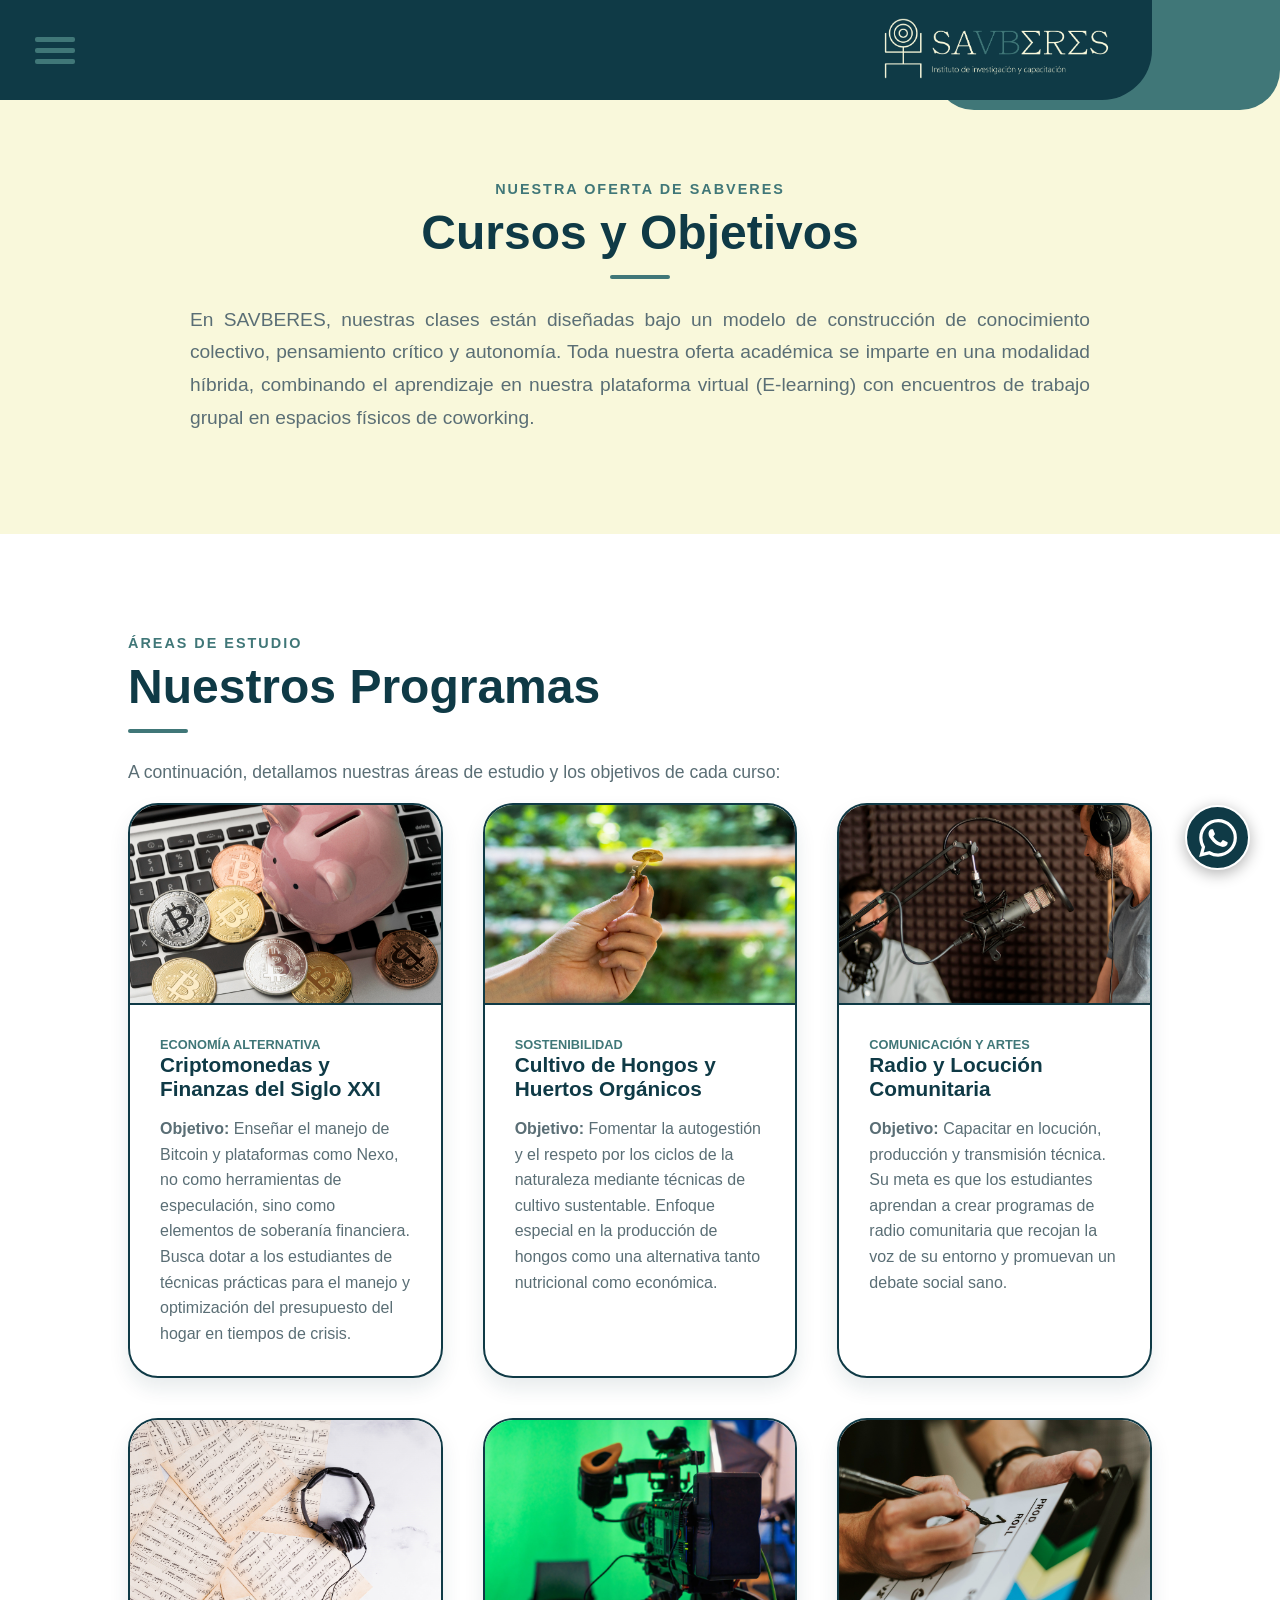
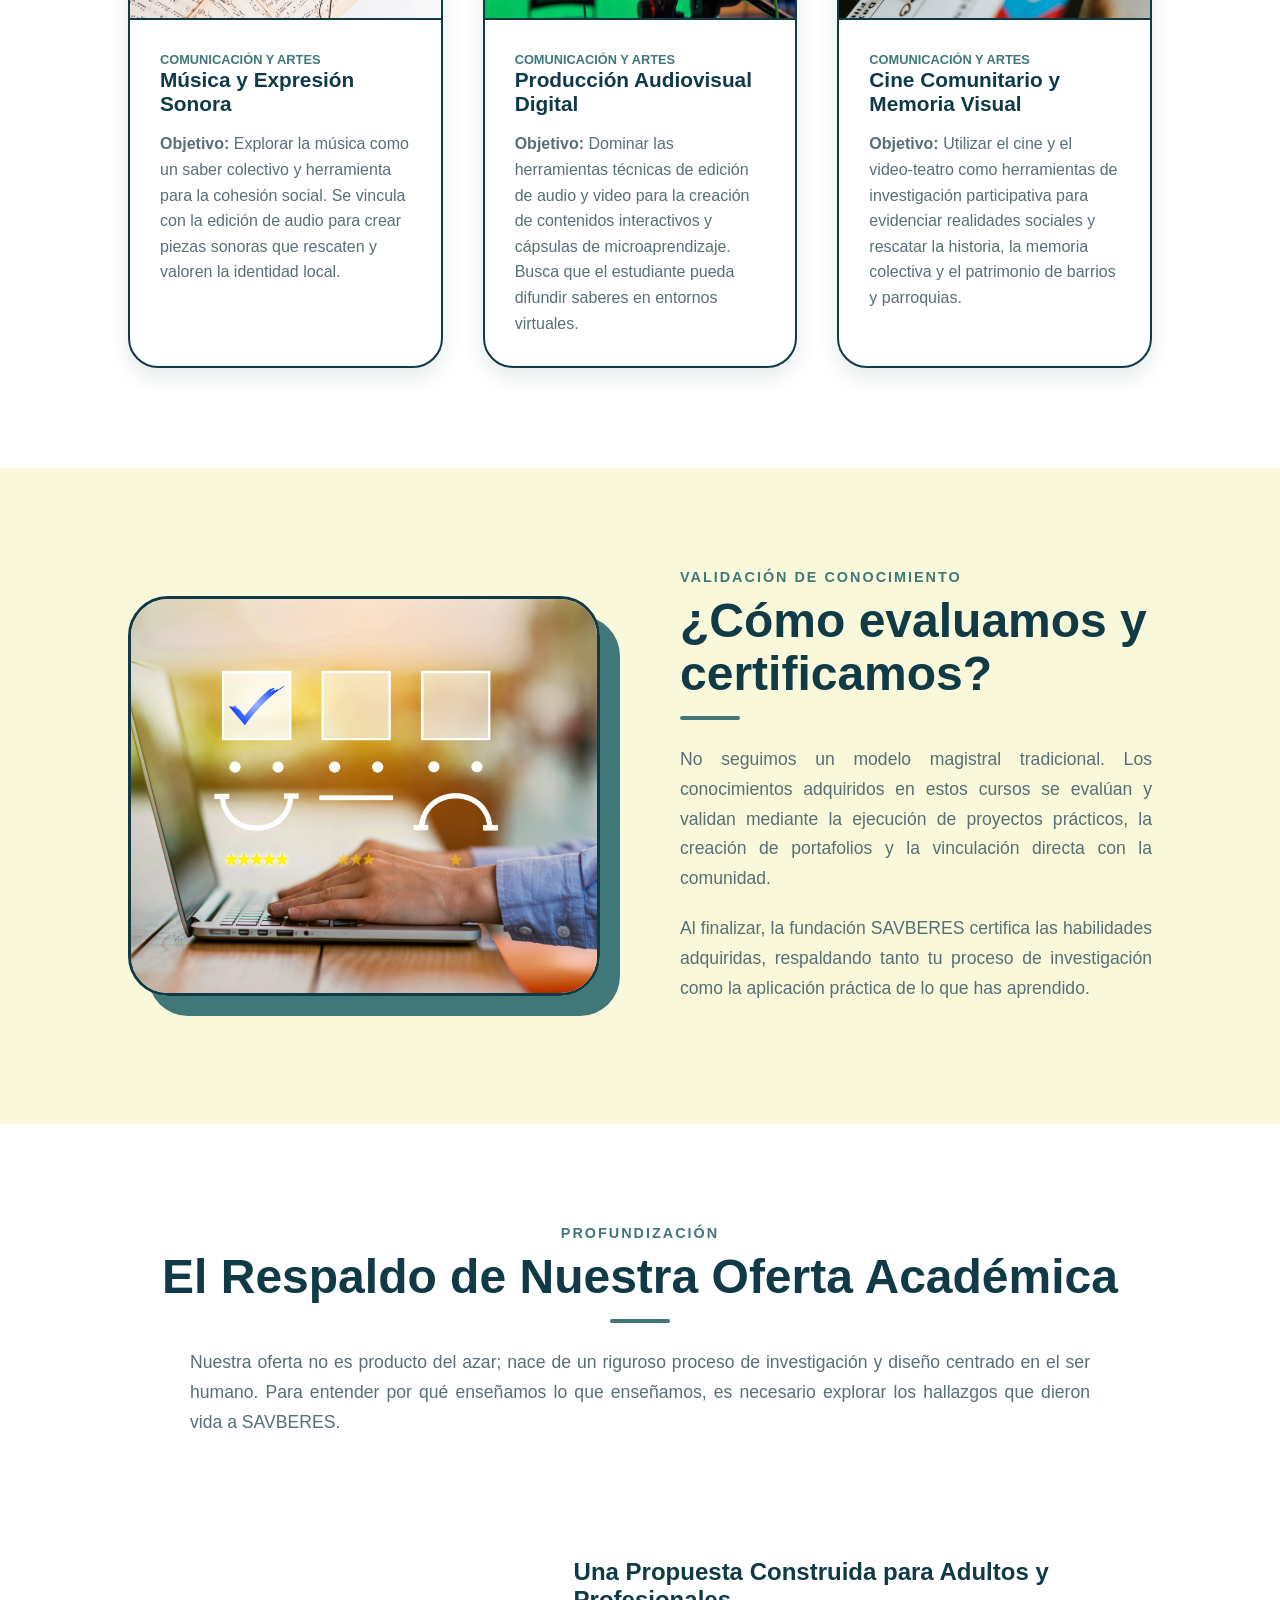
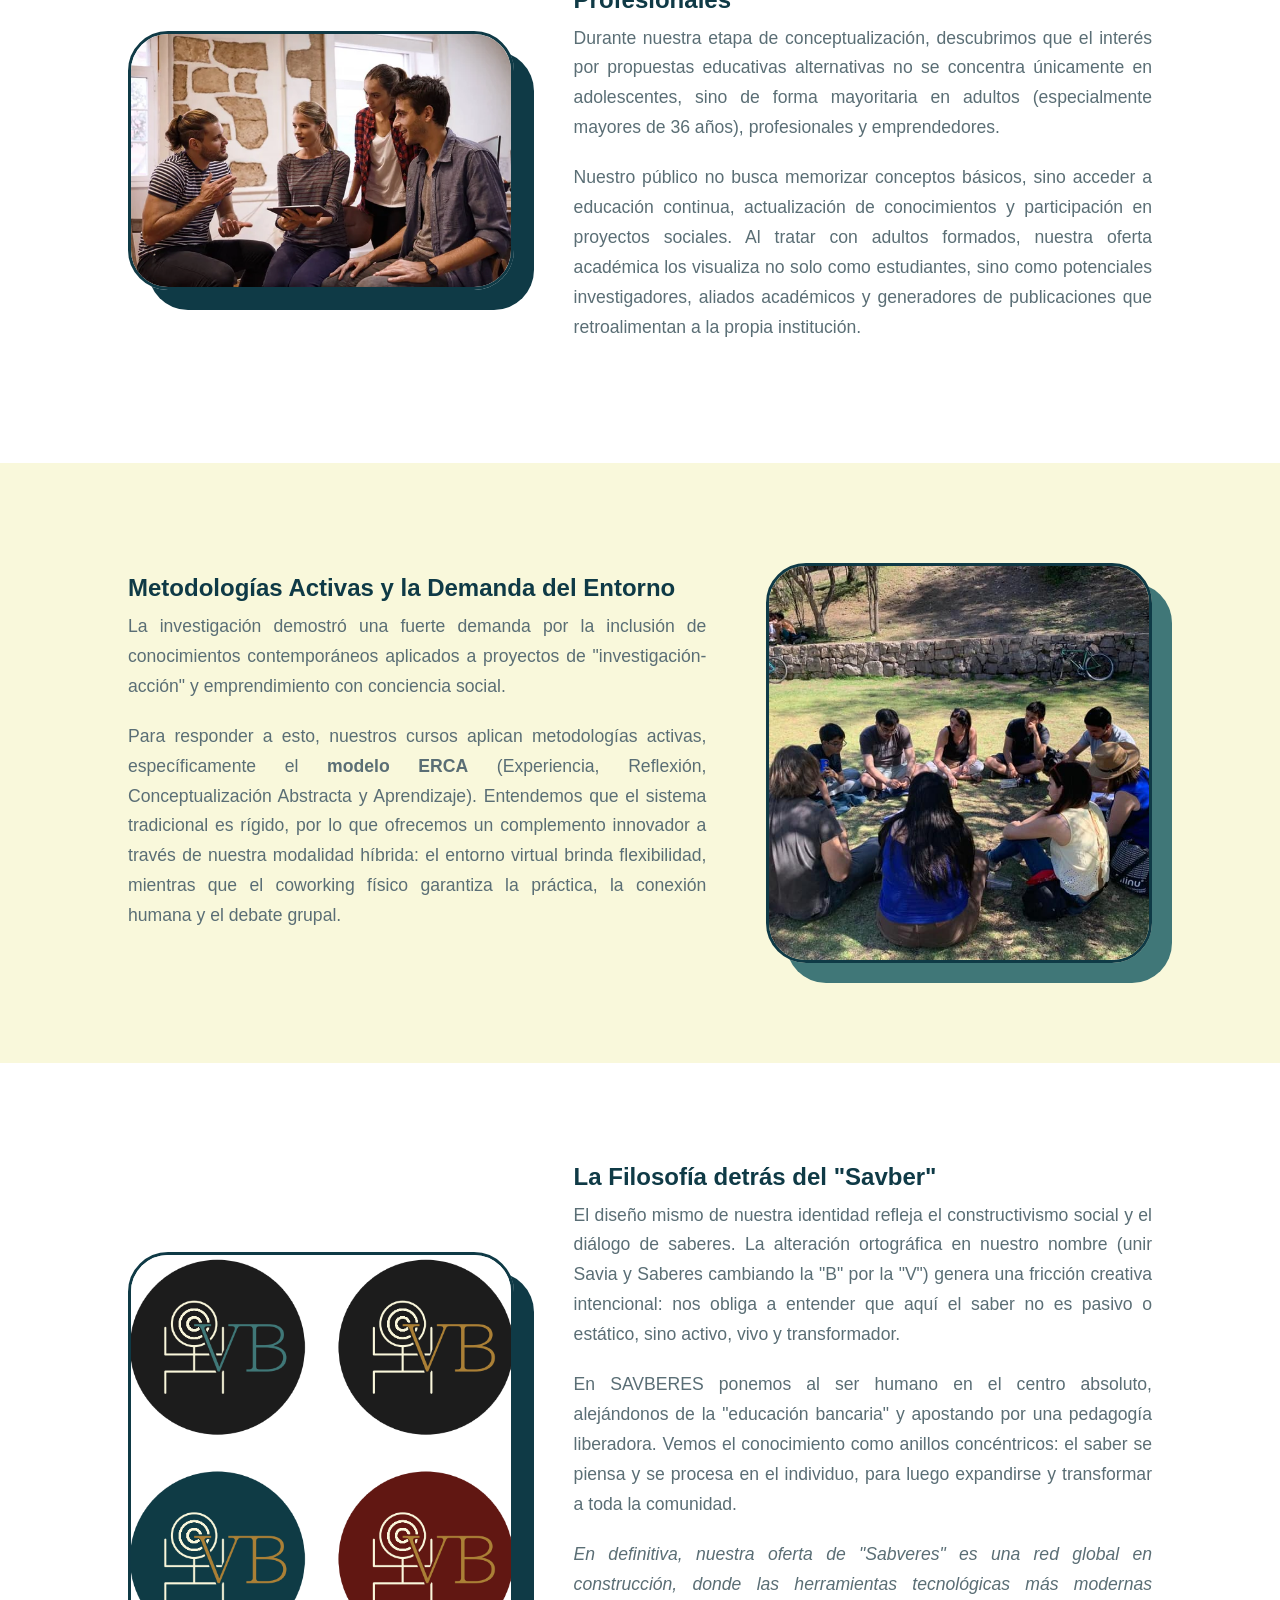
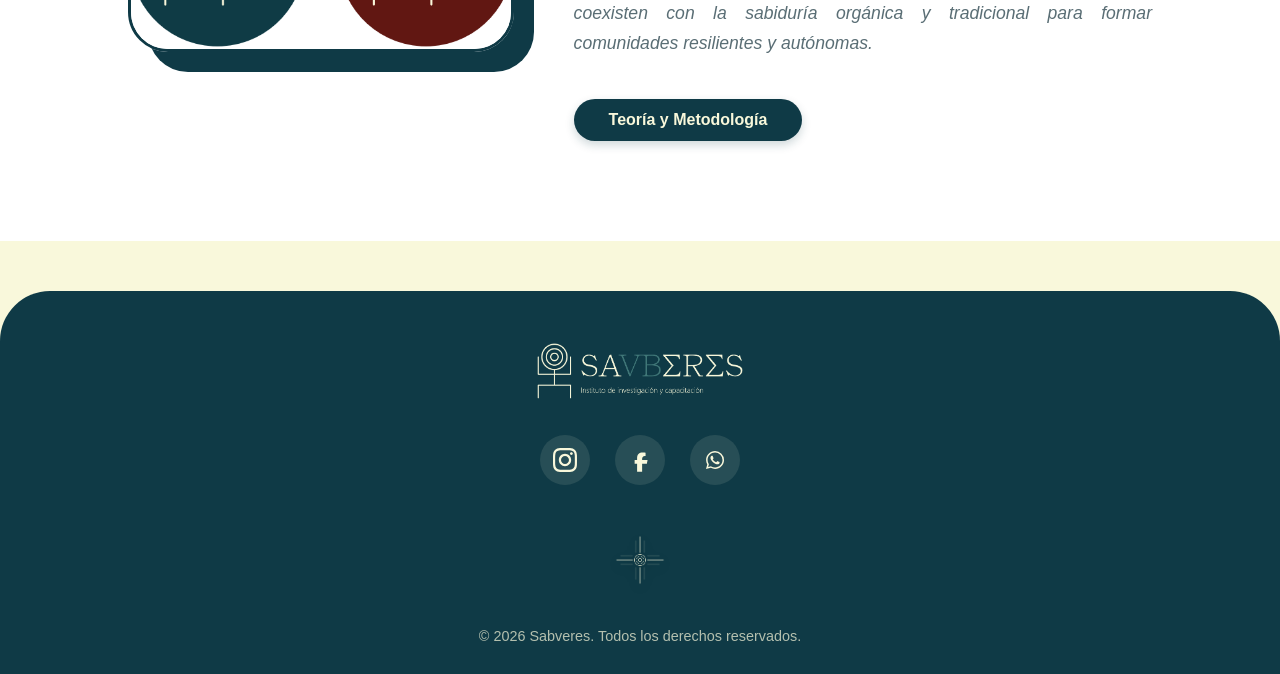
==== cursos.html @ 4be0d08a "Act" ====
<!DOCTYPE html>
<html lang="es">
<head>
    <meta charset="UTF-8">
    <meta name="viewport" content="width=device-width, initial-scale=1.0">
    <title>Cursos y Objetivos | Sabveres</title>
    <link rel="icon" type="image/png" href="assets/minilogo.png">
    <link rel="stylesheet" href="style.css">
</head>
<body>

    <div class="navbar-accent-square"></div>
    <header class="navbar-container">
        <nav class="main-navbar">
            <div class="menu-wrapper">
                <div class="hamburguer-menu" id="menuBtn">
                    <div class="line"></div>
                    <div class="line"></div>
                    <div class="line"></div>
                </div>
                <ul class="dropdown-side-menu" id="sideMenu">
                    <li><a href="index.html" title="Inicio"><img src="assets/minilogo.png" alt="Inicio"></a></li>
                    
                    <li><a href="sobresab.html" title="Sobre Sabveres"><img src="assets/user.png" alt="Sobre Sabveres"></a></li>
                    
                    <li><a href="cursos.html" title="Cursos"><img src="assets/book.png" alt="Cursos"></a></li>
                    
                    <li><a href="teoria.html" title="Teoría y Tesis"><img src="assets/text.png" alt="Teoría"></a></li>
                </ul>
            </div>
            
            <div class="logo-brand">
                <a href="index.html">
                    <img src="assets/logoprin.png" alt="Logo Sabveres" class="nav-logo">
                </a>
            </div>
        </nav>
    </header>

    <section class="info-section" style="padding-top: 180px;">
        <div class="info-container" style="flex-direction: column; align-items: center; text-align: center;">
            <div class="info-text" style="width: 100%;">
                <span class="section-tag">Nuestra Oferta de Sabveres</span>
                <h2>Cursos y <strong>Objetivos</strong></h2>
                <div class="divider-line" style="margin: 0 auto 25px auto;"></div>
                <p style="max-width: 900px; margin: 0 auto; font-size: 1.2rem;">
                    En SAVBERES, nuestras clases están diseñadas bajo un modelo de construcción de conocimiento colectivo, pensamiento crítico y autonomía. Toda nuestra oferta académica se imparte en una modalidad híbrida, combinando el aprendizaje en nuestra plataforma virtual (E-learning) con encuentros de trabajo grupal en espacios físicos de coworking.
                </p>
            </div>
        </div>
    </section>

    <section class="info-section bg-white">
            <div class="info-container" style="flex-direction: column; align-items: flex-start; gap: 15px;">
                <div class="info-text" style="width: 100%;">
                    <span class="section-tag">Áreas de Estudio</span>
                    <h2>Nuestros <strong>Programas</strong></h2>
                    <div class="divider-line"></div>
                    <p style="margin-bottom: 0;">A continuación, detallamos nuestras áreas de estudio y los objetivos de cada curso:</p>
                </div>

            <div class="philosophy-grid">
                
                <div class="philosophy-card">
                    <img src="assets/carrusel/CripYFin.jpg" alt="Economía Alternativa">
                    <div class="philosophy-content">
                        <span style="font-size: 0.8rem; color: #407778; font-weight: bold; text-transform: uppercase;">Economía Alternativa</span>
                        <h3>Criptomonedas y Finanzas del Siglo XXI</h3>
                        <p><strong>Objetivo:</strong> Enseñar el manejo de Bitcoin y plataformas como Nexo, no como herramientas de especulación, sino como elementos de soberanía financiera. Busca dotar a los estudiantes de técnicas prácticas para el manejo y optimización del presupuesto del hogar en tiempos de crisis.</p>
                    </div>
                </div>

                <div class="philosophy-card">
                    <img src="assets/carrusel/CultOrganico.jpg" alt="Sostenibilidad">
                    <div class="philosophy-content">
                        <span style="font-size: 0.8rem; color: #407778; font-weight: bold; text-transform: uppercase;">Sostenibilidad</span>
                        <h3>Cultivo de Hongos y Huertos Orgánicos</h3>
                        <p><strong>Objetivo:</strong> Fomentar la autogestión y el respeto por los ciclos de la naturaleza mediante técnicas de cultivo sustentable. Enfoque especial en la producción de hongos como una alternativa tanto nutricional como económica.</p>
                    </div>
                </div>

                <div class="philosophy-card">
                    <img src="assets/carrusel/RadyLoc.jpg" alt="Comunicación">
                    <div class="philosophy-content">
                        <span style="font-size: 0.8rem; color: #407778; font-weight: bold; text-transform: uppercase;">Comunicación y Artes</span>
                        <h3>Radio y Locución Comunitaria</h3>
                        <p><strong>Objetivo:</strong> Capacitar en locución, producción y transmisión técnica. Su meta es que los estudiantes aprendan a crear programas de radio comunitaria que recojan la voz de su entorno y promuevan un debate social sano.</p>
                    </div>
                </div>

                <div class="philosophy-card">
                    <img src="assets/carrusel/ExpMusical.jpg" alt="Música">
                    <div class="philosophy-content">
                        <span style="font-size: 0.8rem; color: #407778; font-weight: bold; text-transform: uppercase;">Comunicación y Artes</span>
                        <h3>Música y Expresión Sonora</h3>
                        <p><strong>Objetivo:</strong> Explorar la música como un saber colectivo y herramienta para la cohesión social. Se vincula con la edición de audio para crear piezas sonoras que rescaten y valoren la identidad local.</p>
                    </div>
                </div>

                <div class="philosophy-card">
                    <img src="assets/carrusel/ProdAud.jpg" alt="Producción Audiovisual">
                    <div class="philosophy-content">
                        <span style="font-size: 0.8rem; color: #407778; font-weight: bold; text-transform: uppercase;">Comunicación y Artes</span>
                        <h3>Producción Audiovisual Digital</h3>
                        <p><strong>Objetivo:</strong> Dominar las herramientas técnicas de edición de audio y video para la creación de contenidos interactivos y cápsulas de microaprendizaje. Busca que el estudiante pueda difundir saberes en entornos virtuales.</p>
                    </div>
                </div>

                <div class="philosophy-card">
                    <img src="assets/carrusel/Cine.jpg" alt="Cine Comunitario">
                    <div class="philosophy-content">
                        <span style="font-size: 0.8rem; color: #407778; font-weight: bold; text-transform: uppercase;">Comunicación y Artes</span>
                        <h3>Cine Comunitario y Memoria Visual</h3>
                        <p><strong>Objetivo:</strong> Utilizar el cine y el video-teatro como herramientas de investigación participativa para evidenciar realidades sociales y rescatar la historia, la memoria colectiva y el patrimonio de barrios y parroquias.</p>
                    </div>
                </div>

            </div>
        </div>
    </section>

    <section class="info-section">
        <div class="info-container reverse-layout">
            <div class="info-text">
                <span class="section-tag">Validación de Conocimiento</span>
                <h2>¿Cómo evaluamos y <strong>certificamos?</strong></h2>
                <div class="divider-line"></div>
                <p>
                    No seguimos un modelo magistral tradicional. Los conocimientos adquiridos en estos cursos se evalúan y validan mediante la ejecución de proyectos prácticos, la creación de portafolios y la vinculación directa con la comunidad.
                </p>
                <p>
                    Al finalizar, la fundación SAVBERES certifica las habilidades adquiridas, respaldando tanto tu proceso de investigación como la aplicación práctica de lo que has aprendido.
                </p>
            </div>
            <div class="info-image">
                <img src="assets/evaluar.jpg" alt="Certificación Sabveres">
            </div>
        </div>
    </section>

    <section class="info-section bg-white">
        <div class="info-container" style="flex-direction: column; align-items: flex-start;">
            <div class="info-text" style="width: 100%; text-align: center; margin-bottom: 40px;">
                <span class="section-tag">Profundización</span>
                <h2>El Respaldo de Nuestra <strong>Oferta Académica</strong></h2>
                <div class="divider-line" style="margin: 0 auto 25px auto;"></div>
                <p style="max-width: 900px; margin: 0 auto;">Nuestra oferta no es producto del azar; nace de un riguroso proceso de investigación y diseño centrado en el ser humano. Para entender por qué enseñamos lo que enseñamos, es necesario explorar los hallazgos que dieron vida a SAVBERES.</p>
            </div>

            <div class="info-container" style="gap: 60px;">
                <div class="info-image" style="flex: 1;">
                    <img src="assets/img3.jpg" alt="Investigación Sabveres" style="height: 100%;">
                </div>
                <div class="info-text" style="flex: 1.5;">
                    <h3 style="font-family: 'MyriadPro-Bold', sans-serif; font-size: 1.5rem; color: #0f3a46; margin-bottom: 10px;">Una Propuesta Construida para Adultos y Profesionales</h3>
                    <p>Durante nuestra etapa de conceptualización, descubrimos que el interés por propuestas educativas alternativas no se concentra únicamente en adolescentes, sino de forma mayoritaria en adultos (especialmente mayores de 36 años), profesionales y emprendedores.</p>
                    <p>Nuestro público no busca memorizar conceptos básicos, sino acceder a educación continua, actualización de conocimientos y participación en proyectos sociales. Al tratar con adultos formados, nuestra oferta académica los visualiza no solo como estudiantes, sino como potenciales investigadores, aliados académicos y generadores de publicaciones que retroalimentan a la propia institución.</p>
                </div>
            </div>
        </div>
    </section>

    <section class="info-section">
        <div class="info-container reverse-layout" style="gap: 60px;">
            <div class="info-image" style="flex: 1;">
                <img src="assets/img2.jpg" alt="Metodologías Activas">
            </div>
            <div class="info-text" style="flex: 1.5;">
                <h3 style="font-family: 'MyriadPro-Bold', sans-serif; font-size: 1.5rem; color: #0f3a46; margin-bottom: 10px;">Metodologías Activas y la Demanda del Entorno</h3>
                <p>La investigación demostró una fuerte demanda por la inclusión de conocimientos contemporáneos aplicados a proyectos de "investigación-acción" y emprendimiento con conciencia social.</p>
                <p>Para responder a esto, nuestros cursos aplican metodologías activas, específicamente el <strong>modelo ERCA</strong> (Experiencia, Reflexión, Conceptualización Abstracta y Aprendizaje). Entendemos que el sistema tradicional es rígido, por lo que ofrecemos un complemento innovador a través de nuestra modalidad híbrida: el entorno virtual brinda flexibilidad, mientras que el coworking físico garantiza la práctica, la conexión humana y el debate grupal.</p>
            </div>
        </div>
    </section>

    <section class="info-section bg-white">
        <div class="info-container" style="gap: 60px;">
            <div class="info-image" style="flex: 1;">
                <img src="assets/iconos.png" alt="Filosofía Savber">
            </div>
            <div class="info-text" style="flex: 1.5;">
                <h3 style="font-family: 'MyriadPro-Bold', sans-serif; font-size: 1.5rem; color: #0f3a46; margin-bottom: 10px;">La Filosofía detrás del "Savber"</h3>
                <p>El diseño mismo de nuestra identidad refleja el constructivismo social y el diálogo de saberes. La alteración ortográfica en nuestro nombre (unir Savia y Saberes cambiando la "B" por la "V") genera una fricción creativa intencional: nos obliga a entender que aquí el saber no es pasivo o estático, sino activo, vivo y transformador.</p>
                <p>En SAVBERES ponemos al ser humano en el centro absoluto, alejándonos de la "educación bancaria" y apostando por una pedagogía liberadora. Vemos el conocimiento como anillos concéntricos: el saber se piensa y se procesa en el individuo, para luego expandirse y transformar a toda la comunidad.</p>
                <p><em>En definitiva, nuestra oferta de "Sabveres" es una red global en construcción, donde las herramientas tecnológicas más modernas coexisten con la sabiduría orgánica y tradicional para formar comunidades resilientes y autónomas.</em></p>
                
                <a href="teoria.html" class="cta-button" style="margin-top: 20px;">Teoría y Metodología</a>
            </div>
        </div>
    </section>

    <footer class="main-footer">
        <div class="footer-container">
            <div class="footer-brand">
                <a href="index.html">
                    <img src="assets/logoprin.png" alt="Logo Sabveres" class="footer-main-logo">
                </a>
            </div>
            <div class="footer-socials">
                <a href="https://www.instagram.com" target="_blank" aria-label="Instagram">
                    <svg viewBox="0 0 24 24" fill="none" xmlns="http://www.w3.org/2000/svg"><path d="M12 2.163c3.204 0 3.584.012 4.85.07 3.252.148 4.771 1.691 4.919 4.919.058 1.265.069 1.645.069 4.849 0 3.205-.012 3.584-.069 4.849-.149 3.225-1.664 4.771-4.919 4.919-1.266.058-1.644.07-4.85.07-3.204 0-3.584-.012-4.849-.07-3.26-.149-4.771-1.699-4.919-4.92-.058-1.265-.07-1.644-.07-4.849 0-3.204.013-3.583.07-4.849.149-3.227 1.664-4.771 4.919-4.919 1.266-.057 1.645-.069 4.849-.069zm0-2.163c-3.259 0-3.667.014-4.947.072-4.358.2-6.78 2.618-6.98 6.98-.059 1.281-.073 1.689-.073 4.948 0 3.259.014 3.668.072 4.948.2 4.358 2.618 6.78 6.98 6.98 1.281.058 1.689.072 4.948.072 3.259 0 3.668-.014 4.948-.072 4.354-.2 6.782-2.618 6.979-6.98.059-1.28.073-1.689.073-4.948 0-3.259-.014-3.667-.072-4.947-.196-4.354-2.617-6.78-6.979-6.98-1.281-.059-1.69-.073-4.949-.073zm0 5.838c-3.403 0-6.162 2.759-6.162 6.162s2.759 6.163 6.162 6.163 6.162-2.759 6.162-6.163c0-3.403-2.759-6.162-6.162-6.162zm0 10.162c-2.209 0-4-1.79-4-4 0-2.209 1.791-4 4-4s4 1.791 4 4c0 2.21-1.791 4-4 4zm6.406-11.845c-.796 0-1.441.645-1.441 1.44s.645 1.44 1.441 1.44c.795 0 1.439-.645 1.439-1.44s-.644-1.44-1.439-1.44z" fill="#f9f8db"/></svg>
                </a>
                <a href="https://www.facebook.com" target="_blank" aria-label="Facebook">
                    <svg viewBox="0 0 24 24" fill="none" xmlns="http://www.w3.org/2000/svg"><path d="M9.101 23.691v-7.98H6.627v-3.667h2.474v-1.58c0-4.085 1.848-5.978 5.858-5.978.401 0 .955.042 1.468.103a8.68 8.68 0 0 1 1.141.195v3.325a8.623 8.623 0 0 0-.653-.036c-2.148 0-2.797 1.603-2.797 2.898v1.074h5.441l-.693 3.667h-4.748v7.98c-1.133.078-2.272.078-3.406 0z" fill="#f9f8db"/></svg>
                </a>
                <a href="https://wa.me/+593983513158" target="_blank" aria-label="WhatsApp">
                    <svg viewBox="0 0 24 24" fill="none" xmlns="http://www.w3.org/2000/svg"><path fill-rule="evenodd" clip-rule="evenodd" d="M18.403 5.633A8.919 8.919 0 0 0 12.053 3c-4.948 0-8.976 4.027-8.978 8.977 0 1.582.413 3.126 1.198 4.488L3 21.116l4.759-1.249a8.981 8.981 0 0 0 4.29 1.093h.004c4.947 0 8.975-4.027 8.977-8.977a8.926 8.926 0 0 0-2.627-6.35m-6.35 13.812h-.003a7.446 7.446 0 0 1-3.798-1.041l-.272-.162-2.824.741.753-2.753-.177-.282a7.448 7.448 0 0 1-1.141-3.971c.002-4.114 3.349-7.461 7.465-7.461a7.413 7.413 0 0 1 5.275 2.188 7.42 7.42 0 0 1 2.183 5.279c-.002 4.114-3.349 7.462-7.461 7.462m4.093-5.589c-.225-.113-1.327-.655-1.533-.73-.205-.075-.354-.112-.504.112-.149.224-.579.73-.709.88-.131.149-.261.169-.486.056-.224-.112-.953-.351-1.815-1.12-.669-.598-1.12-1.335-1.253-1.561-.132-.224-.014-.345.098-.458.1-.1.224-.261.336-.393.112-.131.149-.224.224-.374.075-.149.038-.28-.019-.393-.056-.113-.504-1.214-.69-1.663-.181-.435-.366-.377-.504-.383-.131-.006-.28-.006-.429-.006-.15 0-.393.056-.599.28-.205.225-.785.767-.785 1.871 0 1.104.804 2.171.916 2.32.112.15 1.582 2.415 3.832 3.387.536.231.954.369 1.279.473.536.17 1.024.146 1.409.088.43-.064 1.327-.542 1.514-1.066.187-.524.187-.973.131-1.066-.056-.093-.206-.15-.43-.262" fill="#f9f8db"/></svg>
                </a>
            </div>
            <button id="scrollTopBtn" class="scroll-top-btn" title="Volver arriba">
                <img src="assets/minilogo.png" alt="Subir">
            </button>
            <div class="footer-copyright">
                <p>&copy; 2026 Sabveres. Todos los derechos reservados.</p>
            </div>
        </div>
    </footer>

<button id="floatingScrollTopBtn" class="floating-scroll-btn" title="Volver arriba">
        <svg viewBox="0 0 24 24" fill="none" stroke="white" stroke-width="2.5" stroke-linecap="round" stroke-linejoin="round">
            <path d="M18 15l-6-6-6 6"/>
        </svg>
    </button>

    <a href="https://wa.me/+593932958108" target="_blank" class="whatsapp-float">
        <svg viewBox="0 0 24 24" fill="white" xmlns="http://www.w3.org/2000/svg">
            <path d="M17.472 14.382c-.297-.149-1.758-.867-2.03-.967-.273-.099-.471-.148-.67.15-.197.297-.767.966-.94 1.164-.173.199-.347.223-.644.075-.297-.15-1.255-.463-2.39-1.475-.883-.788-1.48-1.761-1.653-2.059-.173-.297-.018-.458.13-.606.134-.133.298-.347.446-.52.149-.174.198-.298.298-.497.099-.198.05-.371-.025-.52-.075-.149-.669-1.612-.916-2.207-.242-.579-.487-.5-.669-.51-.173-.008-.371-.008-.57-.008-.198 0-.52.074-.792.372-.272.297-1.04 1.016-1.04 2.479 0 1.462 1.065 2.875 1.213 3.074.149.198 2.096 3.2 5.077 4.487.709.306 1.262.489 1.694.625.712.227 1.36.195 1.871.118.571-.085 1.758-.719 2.006-1.413.248-.694.248-1.289.173-1.413-.074-.124-.272-.198-.57-.347m-5.421 7.403h-.004a9.87 9.87 0 01-5.031-1.378l-.361-.214-3.741.982.998-3.648-.235-.374a9.86 9.86 0 01-1.51-5.26c.001-5.45 4.436-9.884 9.888-9.884 2.64 0 5.122 1.03 6.988 2.898a9.825 9.825 0 012.893 6.994c-.003 5.45-4.437 9.884-9.885 9.884m8.413-18.297A11.815 11.815 0 0012.05 0C5.495 0 .16 5.335.157 11.892c0 2.096.547 4.142 1.588 5.945L.057 24l6.305-1.654a11.882 11.882 0 005.683 1.448h.005c6.554 0 11.89-5.335 11.893-11.893a11.821 11.821 0 00-3.48-8.413Z"/>
        </svg>
    </a>

    <script src="script.js"></script>
</body>
</html>
---- style.css ----
/* =========================================
   1. CONFIGURACIÓN GLOBAL Y FUENTES
   ========================================= */
@font-face {
    font-family: 'AdobeMingStd';
    src: url('fonts/AdobeMingStd-Light.otf') format('opentype');
}

@font-face {
    font-family: 'MyriadPro';
    src: url('fonts/MyriadPro-Regular.otf') format('opentype');
    font-weight: normal;
}

@font-face {
    font-family: 'MyriadPro-Bold';
    src: url('fonts/MyriadPro-Bold.otf') format('opentype');
    font-weight: bold;
}

* {
    margin: 0;
    padding: 0;
    box-sizing: border-box;
}

body {
    background-color: #f9f8db; /* Color Crema Base */
    font-family: 'MyriadPro', sans-serif;
    color: #0f3a46; /* Azul Oscuro Corporativo */
    overflow-x: hidden;
}

/* =========================================
   2. NAVBAR Y HEADER
   ========================================= */
.navbar-accent-square {
    position: absolute;
    top: 0;
    right: 0;
    width: 27%;
    height: 110px;
    background-color: #407778;
    z-index: 500;
    border-bottom-left-radius: 40px;
    border-bottom-right-radius: 40px;
}

.navbar-container {
    position: absolute;
    top: 0;
    left: 0;
    width: 90%;
    z-index: 1000;
}

.main-navbar {
    background-color: #0f3a46;
    display: flex;
    justify-content: space-between;
    align-items: center;
    padding: 0;
    height: 100px;
    border-bottom-right-radius: 50px;
}

.menu-wrapper {
    width: 110px;
    display: flex;
    justify-content: center;
}

.hamburguer-menu {
    cursor: pointer;
    z-index: 1001;
    padding: 10px;
}

.line {
    width: 40px;
    height: 5px;
    background-color: #407778;
    margin: 6px 0;
    border-radius: 2px;
}

.nav-logo {
    height: 65px;
    margin-right: 40px;
}

/* Menú Desplegable Lateral */
.dropdown-side-menu {
    position: absolute;
    top: 100px;
    left: 0;
    width: 110px;
    background-color: #0f3a46;
    list-style: none;
    padding: 40px 0;
    display: flex;
    flex-direction: column;
    align-items: center;
    gap: 30px; /* Reduje el gap de 40px a 30px para que los 4 íconos encajen perfecto */
    border-bottom-right-radius: 50px;
    opacity: 0;
    visibility: hidden;
    transform: translateY(-20px);
    transition: all 0.5s ease-in-out;
}

.dropdown-side-menu.active {
    opacity: 1;
    visibility: visible;
    transform: translateY(0);
}

.dropdown-side-menu img {
    width: 45px;
    opacity: 0;
    transform: rotate(-180deg) scale(0.5);
    transition: all 0.5s cubic-bezier(0.175, 0.885, 0.32, 1.275);
}

.dropdown-side-menu.active img {
    opacity: 1;
    transform: rotate(0deg) scale(1);
}

/* Animación en cascada para los 4 íconos */
.dropdown-side-menu li:nth-child(1) img { transition-delay: 0.1s; }
.dropdown-side-menu li:nth-child(2) img { transition-delay: 0.2s; }
.dropdown-side-menu li:nth-child(3) img { transition-delay: 0.3s; }
.dropdown-side-menu li:nth-child(4) img { transition-delay: 0.4s; } /* Nuevo retardo para el cuarto ícono */

.dropdown-side-menu img:hover {
    transform: scale(1.15) !important;
    filter: brightness(1.2);
}
/* =========================================
   3. SECCIÓN HERO (FONDO)
   ========================================= */
.hero-full {
    width: 100%;
    height: 70vh;
    background: url('assets/img1.jpg') no-repeat center center;
    background-size: 100% 100%;
}

/* =========================================
   4. CARRUSEL INFINITO (REDISEÑADO & CORREGIDO)
   ========================================= */
.carousel-section {
    position: relative;
    width: 100%;
    margin-top: 60px;
    margin-bottom: 60px;
    padding: 0 5%;
}

.carousel-container {
    max-width: 1200px;
    margin: 0 auto;
}

/* Cabecera de Sección (Pestaña + Línea) */
.section-header {
    display: flex;
    align-items: flex-end;
    margin-bottom: 20px;
}

.header-tab {
    background-color: #0f3a46;
    color: #f9f8db;
    display: inline-flex;
    align-items: center;
    padding: 15px 35px;
    border-top-left-radius: 25px;
    border-top-right-radius: 25px;
    position: relative;
    z-index: 2;
}

.header-tab .mini-icon {
    width: 35px;
    margin-right: 15px;
}

.header-tab h2 {
    font-family: 'MyriadPro', sans-serif;
    font-size: 1.4rem;
    font-weight: normal;
}

.header-tab h2 strong {
    font-family: 'MyriadPro-Bold', sans-serif;
}

/* Línea decorativa que conecta el título */
.header-line {
    flex-grow: 1;
    height: 4px;
    background-color: #0f3a46;
    border-radius: 0 4px 4px 0;
    margin-bottom: 0px;
    opacity: 0.3;
}

/* Contenedor del Riel */
.slider-track-container {
    width: 100%;
    overflow: hidden;
    padding: 20px 0;
}

.slider-track {
    display: flex;
    gap: 30px; /* Gap definido */
    
    /* CORRECCIÓN DE ANCHO:
       (280px ancho tarjeta + 30px gap) * 10 tarjetas = 3100px
    */
    width: 3100px;
    
    animation: scroll 40s linear infinite;
}

.carousel-section:hover .slider-track {
    animation-play-state: paused;
}

/* ANIMACIÓN CORREGIDA:
   Se mueve 5 tarjetas (1550px) para el loop perfecto
*/
@keyframes scroll {
    0% { transform: translateX(0); }
    100% { transform: translateX(-1550px); }
}

/* Nueva Tarjeta Estilizada */
.card {
    background-color: #ffffff;
    border-radius: 20px;
    width: 280px; /* Ancho fijo */
    flex-shrink: 0;
    overflow: hidden;
    box-shadow: 0 10px 20px rgba(15, 58, 70, 0.1);
    border: 1px solid rgba(15, 58, 70, 0.1);
    transition: all 0.3s ease;
    cursor: pointer;
    text-decoration: none;
    display: block;
}

.card-img {
    width: 100%;
    height: 180px;
    overflow: hidden;
}

.card-img img {
    width: 100%;
    height: 100%;
    object-fit: cover;
    transition: transform 0.5s ease;
}

.card-content {
    padding: 20px;
    background-color: #0f3a46;
    text-align: center;
    height: 80px;
    display: flex;
    align-items: center;
    justify-content: center;
}

.card-content p {
    color: #f9f8db;
    font-family: 'MyriadPro-Bold', sans-serif;
    font-size: 1rem;
    line-height: 1.2;
}

/* Hover Effects */
.card:hover {
    transform: translateY(-10px);
    box-shadow: 0 15px 30px rgba(15, 58, 70, 0.2);
    border-color: #407778;
}

.card:hover .card-img img {
    transform: scale(1.1);
}

.card:hover .card-content {
    background-color: #407778;
}

/* =========================================
   5. SECCIONES INFORMATIVAS
   ========================================= */
.info-section {
    padding: 100px 10%;
    width: 100%;
    background-color: #f9f8db;
}

.info-section.bg-white {
    background-color: #ffffff;
}

.info-container {
    display: flex;
    align-items: center;
    justify-content: space-between;
    gap: 80px;
    max-width: 1200px;
    margin: 0 auto;
}

.info-container.reverse-layout {
    flex-direction: row-reverse;
}

.info-text { flex: 1; }

.section-tag {
    display: inline-block;
    font-size: 0.9rem;
    font-weight: bold;
    color: #407778;
    text-transform: uppercase;
    letter-spacing: 2px;
    margin-bottom: 10px;
}

.info-text h2 {
    font-family: 'MyriadPro', sans-serif;
    font-size: 3rem;
    color: #0f3a46;
    margin-bottom: 15px;
    line-height: 1.1;
}

.info-text h2 strong { font-weight: bold; }

.divider-line {
    width: 60px;
    height: 4px;
    background-color: #407778;
    margin-bottom: 25px;
    border-radius: 2px;
}

.info-text p {
    font-family: 'MyriadPro', sans-serif;
    font-size: 1.1rem;
    color: #5a6e75;
    line-height: 1.7;
    margin-bottom: 20px;
    text-align: justify;
}

.cta-button {
    display: inline-block;
    margin-top: 15px;
    padding: 12px 35px;
    background-color: #0f3a46;
    color: #f9f8db;
    text-decoration: none;
    border-radius: 30px;
    font-weight: bold;
    transition: all 0.3s ease;
    box-shadow: 0 4px 10px rgba(15, 58, 70, 0.2);
}

.cta-button:hover {
    background-color: #407778;
    transform: translateY(-3px);
    box-shadow: 0 6px 15px rgba(15, 58, 70, 0.3);
}

.cta-button.outline {
    background-color: transparent;
    border: 2px solid #0f3a46;
    color: #0f3a46;
    box-shadow: none;
}

.cta-button.outline:hover {
    background-color: #0f3a46;
    color: #f9f8db;
}

.info-image {
    flex: 1;
    display: flex;
    justify-content: center;
    position: relative;
}

.info-image img {
    width: 100%;
    max-width: 500px;
    height: 400px;
    object-fit: cover;
    border-radius: 40px;
    border: 3px solid #0f3a46;
    z-index: 2;
    transition: transform 0.3s ease;
}

.bg-white .info-image img {
    box-shadow: 20px 20px 0px #0f3a46;
}

.info-section:not(.bg-white) .info-image img {
    box-shadow: 20px 20px 0px #407778;
}

.info-image img:hover {
    transform: translate(-5px, -5px);
    box-shadow: 25px 25px 0px rgba(15, 58, 70, 0.8);
}

/* =========================================
   6. SECCIÓN DE CONTACTO
   ========================================= */
.contact-section {
    display: flex;
    align-items: center;
    width: 100%;
    min-height: 600px;
    background-color: #f9f8db;
    overflow: hidden;
    position: relative;
    padding-bottom: 50px;
}

.contact-image-wrapper {
    width: 60%;
    height: 600px;
    position: relative;
    z-index: 1;
}

.contact-image-wrapper img {
    width: 100%;
    height: 100%;
    object-fit: cover;
    /* Redondeo solo lado derecho */
    border-radius: 0 60px 60px 0;
}

.contact-form-wrapper {
    width: 50%;
    background-color: #0f3a46;
    padding: 60px;
    border-top-left-radius: 60px;
    border-bottom-left-radius: 60px;
    color: #ffffff;
    z-index: 2;
    margin-left: -10%; /* Superposición */
    box-shadow: -10px 10px 30px rgba(0,0,0,0.3);
}

.contact-form-wrapper h2 {
    font-family: 'AdobeMingStd', serif;
    font-size: 2rem;
    margin-bottom: 40px;
    text-align: center;
    font-weight: normal;
    color: #f9f8db;
}

.sabveres-form {
    display: flex;
    flex-direction: column;
    gap: 20px;
}

.form-group {
    display: flex;
    flex-direction: column;
    gap: 8px;
}

.form-group label {
    font-family: 'MyriadPro', sans-serif;
    font-size: 0.9rem;
    color: #ffffff;
}

.form-group input {
    background-color: #f9f8db;
    border: none;
    height: 45px;
    border-radius: 10px;
    padding: 0 15px;
    font-family: 'MyriadPro', sans-serif;
    font-size: 1rem;
    color: #0f3a46;
    outline: none;
    transition: box-shadow 0.3s ease;
}

.form-group input:focus {
    box-shadow: 0 0 0 2px #407778;
}

.form-row {
    display: flex;
    gap: 20px;
}

.half-width { flex: 1; }

.submit-btn {
    margin-top: 20px;
    padding: 15px;
    background-color: #407778;
    color: #f9f8db;
    border: none;
    border-radius: 10px;
    font-family: 'MyriadPro-Bold', sans-serif;
    font-size: 1.1rem;
    cursor: pointer;
    transition: background-color 0.3s ease;
}

.submit-btn:hover {
    background-color: #f9f8db;
    color: #0f3a46;
}

.submit-btn:disabled {
    background-color: #5a6e75;
    cursor: not-allowed;
}

/* =========================================
   7. FOOTER
   ========================================= */
.main-footer {
    background-color: #0f3a46;
    color: #f9f8db;
    padding: 50px 0 30px 0;
    border-top-left-radius: 50px;
    border-top-right-radius: 50px;
    margin-top: 50px;
    position: relative;
    z-index: 10;
}

.footer-container {
    max-width: 1200px;
    margin: 0 auto;
    display: flex;
    flex-direction: column;
    align-items: center;
    gap: 30px;
    padding: 0 20px;
}

.footer-brand {
    display: flex;
    justify-content: center;
    align-items: center;
}

.footer-main-logo {
    height: 60px;
    width: auto;
    object-fit: contain;
}

.footer-socials {
    display: flex;
    gap: 25px;
}

.footer-socials a {
    display: flex;
    align-items: center;
    justify-content: center;
    width: 50px;
    height: 50px;
    border-radius: 50%;
    background-color: rgba(249, 248, 219, 0.1);
    transition: all 0.3s ease;
}

.footer-socials svg {
    width: 24px;
    height: 24px;
    fill: #f9f8db;
    transition: transform 0.3s ease;
}

.footer-socials a:hover {
    background-color: #407778;
    transform: translateY(-3px);
}

.footer-socials a:hover svg {
    transform: scale(1.1);
}

/* Botón Scroll Top en Footer */
.scroll-top-btn {
    background: none;
    border: none;
    cursor: pointer;
    padding: 10px;
    transition: transform 0.3s ease;
    margin-top: 10px;
}

.scroll-top-btn img {
    width: 50px;
    height: auto;
    filter: drop-shadow(0 4px 6px rgba(0,0,0,0.3));
}

.scroll-top-btn:hover {
    transform: translateY(-10px);
}

.scroll-top-btn:hover img {
    filter: drop-shadow(0 8px 12px rgba(0,0,0,0.4));
}

.footer-copyright p {
    font-family: 'MyriadPro', sans-serif;
    font-size: 0.9rem;
    opacity: 0.7;
    text-align: center;
}

/* =========================================
   8. BOTÓN FLOTANTE WHATSAPP (GLOBAL)
   ========================================= */
.whatsapp-float {
    position: fixed;
    bottom: 30px;
    right: 30px;
    width: 65px;
    height: 65px;
    background-color: #0f3a46;
    border-radius: 50%;
    display: flex;
    align-items: center;
    justify-content: center;
    z-index: 2000;
    box-shadow: 0 4px 15px rgba(0,0,0,0.3);
    transition: all 0.3s ease;
    border: 2px solid #ffffff;
}

.whatsapp-float svg {
    width: 38px;
    height: 38px;
    fill: #ffffff; /* Icono blanco */
    stroke: none;
}

.whatsapp-float:hover {
    transform: scale(1.1) translateY(-5px);
    background-color: #407778;
    box-shadow: 0 8px 25px rgba(0,0,0,0.4);
}

/* =========================================
   9. RESPONSIVIDAD GENERAL
   ========================================= */
@media (max-width: 900px) {
    /* Navbar */
    .navbar-container { width: 100%; }
    .navbar-accent-square { display: none; }
    
    /* Info Sections */
    .info-container, .info-container.reverse-layout {
        flex-direction: column;
        gap: 40px;
    }
    .info-text h2 { font-size: 2rem; }
    
    /* Contact Form */
    .contact-section {
        flex-direction: column;
        height: auto;
    }
    .contact-image-wrapper {
        width: 100%;
        height: 300px;
    }
    .contact-image-wrapper img {
        border-radius: 0 0 0 0; /* Sin curva lateral en móvil */
    }
    .contact-form-wrapper {
        width: 100%;
        margin-left: 0;
        margin-top: -50px;
        border-radius: 40px 40px 0 0;
        padding: 40px 20px;
    }
    .form-row { flex-direction: column; }
    
    /* Footer */
    .main-footer { border-radius: 30px 30px 0 0; }
    
    /* WhatsApp */
    .whatsapp-float {
        bottom: 20px;
        right: 20px;
        width: 55px;
        height: 55px;
    }
}

/* =========================================
   10. PÁGINA SOBRE SABVERES (FILOSOFÍA)
   ========================================= */
.philosophy-grid {
    display: flex;
    flex-wrap: wrap;
    gap: 40px;
    margin-top: 0px;
    width: 100%;
}

.philosophy-card {
    background-color: #ffffff;
    border-radius: 30px;
    flex: 1 1 calc(33.333% - 40px);
    min-width: 280px;
    overflow: hidden;
    border: 2px solid #0f3a46;
    transition: all 0.3s ease;
    display: flex;
    flex-direction: column;
    /* Sombra inicial sutil */
    box-shadow: 0 10px 20px rgba(15, 58, 70, 0.1);
}

.philosophy-card:hover {
    transform: translate(-5px, -5px);
    /* Sombra sólida estilo Sabveres (igual a las imágenes) */
    box-shadow: 15px 15px 0px #407778; 
}

.philosophy-card img {
    width: 100%;
    height: 200px;
    object-fit: cover;
    border-bottom: 2px solid #0f3a46;
}

.philosophy-content {
    padding: 30px;
    flex-grow: 1;
}

.philosophy-content h3 {
    font-family: 'MyriadPro-Bold', sans-serif;
    color: #0f3a46;
    margin-bottom: 15px;
    font-size: 1.3rem;
}

.philosophy-content p {
    font-family: 'MyriadPro', sans-serif;
    color: #5a6e75;
    line-height: 1.6;
    font-size: 1rem;
}

/* Ajuste para que las últimas dos tarjetas se centren bonito si sobran en la fila */
@media (min-width: 901px) {
    .philosophy-card.wide {
        flex: 1 1 calc(50% - 40px);
    }
}

/* =========================================
   11. PÁGINA TEORÍA (ESTILOS EDITORIALES)
   ========================================= */
.bg-dark-blue {
    background-color: #0f3a46;
}

.text-light h2, .text-light p {
    color: #f9f8db;
}

.editorial-list {
    display: flex;
    flex-direction: column;
    gap: 25px;
    margin-top: 20px;
}

.editorial-item h3 {
    font-family: 'MyriadPro-Bold', sans-serif;
    color: #407778;
    font-size: 1.3rem;
    margin-bottom: 8px;
}

.editorial-item p {
    margin-bottom: 0;
}

.highlight-box {
    background-color: rgba(249, 248, 219, 0.1);
    border-left: 5px solid #407778;
    padding: 20px;
    margin-top: 25px;
    border-radius: 0 15px 15px 0;
    color: #f9f8db;
    font-family: 'MyriadPro', sans-serif;
    line-height: 1.6;
}

.styled-list {
    list-style-type: none;
    padding-left: 0;
    margin-top: 20px;
    margin-bottom: 30px;
}

.styled-list li {
    font-family: 'MyriadPro', sans-serif;
    color: #5a6e75;
    line-height: 1.7;
    margin-bottom: 15px;
    padding-left: 25px;
    position: relative;
}

.styled-list li::before {
    content: "•";
    color: #407778;
    font-size: 1.5rem;
    position: absolute;
    left: 0;
    top: -5px;
}

/* =========================================
   12. MODAL VISOR DE PDF
   ========================================= */
.modal-overlay {
    position: fixed;
    top: 0;
    left: 0;
    width: 100%;
    height: 100%;
    background-color: rgba(15, 58, 70, 0.9);
    z-index: 3000;
    display: flex;
    justify-content: center;
    align-items: center;
    opacity: 0;
    visibility: hidden;
    transition: all 0.3s ease;
}

.modal-overlay.active {
    opacity: 1;
    visibility: visible;
}

.modal-content {
    background-color: #ffffff;
    width: 90%;
    max-width: 1000px;
    height: 90vh;
    border-radius: 20px;
    display: flex;
    flex-direction: column;
    overflow: hidden;
    box-shadow: 0 20px 40px rgba(0,0,0,0.5);
    transform: translateY(30px);
    transition: transform 0.3s ease;
}

.modal-overlay.active .modal-content {
    transform: translateY(0);
}

.modal-header {
    background-color: #0f3a46;
    color: #f9f8db;
    padding: 20px 30px;
    display: flex;
    justify-content: space-between;
    align-items: center;
}

.modal-header h3 {
    font-family: 'MyriadPro-Bold', sans-serif;
    font-size: 1.2rem;
    margin: 0;
}

.close-modal-btn {
    background: none;
    border: none;
    color: #f9f8db;
    font-size: 2rem;
    cursor: pointer;
    line-height: 1;
    transition: color 0.3s ease;
}

.close-modal-btn:hover {
    color: #407778;
}

.modal-body {
    flex-grow: 1;
    background-color: #f0f0f0;
    width: 100%;
}

.modal-body iframe {
    width: 100%;
    height: 100%;
    border: none;
}

.modal-footer {
    background-color: #f9f8db;
    padding: 15px 30px;
    display: flex;
    justify-content: space-between;
    align-items: center;
    border-top: 1px solid #e0e6ed;
}

.modal-footer p {
    margin: 0;
    font-size: 0.9rem;
    color: #5a6e75;
}

@media (max-width: 768px) {
    .modal-content {
        width: 95%;
        height: 95vh;
    }
    .modal-footer {
        flex-direction: column;
        gap: 10px;
        text-align: center;
    }
}

/* =========================================
   13. BOTÓN FLOTANTE SCROLL TOP
   ========================================= */
.floating-scroll-btn {
    position: fixed;
    bottom: 105px; /* 30px(base) + 65px(whatsapp) + 10px(espacio) */
    right: 30px;
    width: 50px;
    height: 50px;
    background-color: #407778; /* Color corporativo secundario para que resalte */
    border-radius: 50%;
    display: flex;
    align-items: center;
    justify-content: center;
    z-index: 2000;
    box-shadow: 0 4px 15px rgba(0,0,0,0.3);
    border: 2px solid #ffffff;
    cursor: pointer;
    /* Estado inicial oculto */
    opacity: 0;
    visibility: hidden;
    transform: translateY(20px);
    transition: all 0.3s ease;
}

.floating-scroll-btn.visible {
    opacity: 1;
    visibility: visible;
    transform: translateY(0);
}

.floating-scroll-btn svg {
    width: 24px;
    height: 24px;
    stroke: #ffffff;
}

.floating-scroll-btn:hover {
    background-color: #0f3a46; /* Cambia al azul oscuro en hover */
    transform: scale(1.1) translateY(-5px);
    box-shadow: 0 8px 25px rgba(0,0,0,0.4);
}

/* Ajuste para móviles */
@media (max-width: 900px) {
    .floating-scroll-btn {
        bottom: 85px; /* 20px(base) + 55px(whatsapp) + 10px(espacio) */
        right: 20px;
        width: 45px;
        height: 45px;
    }
}
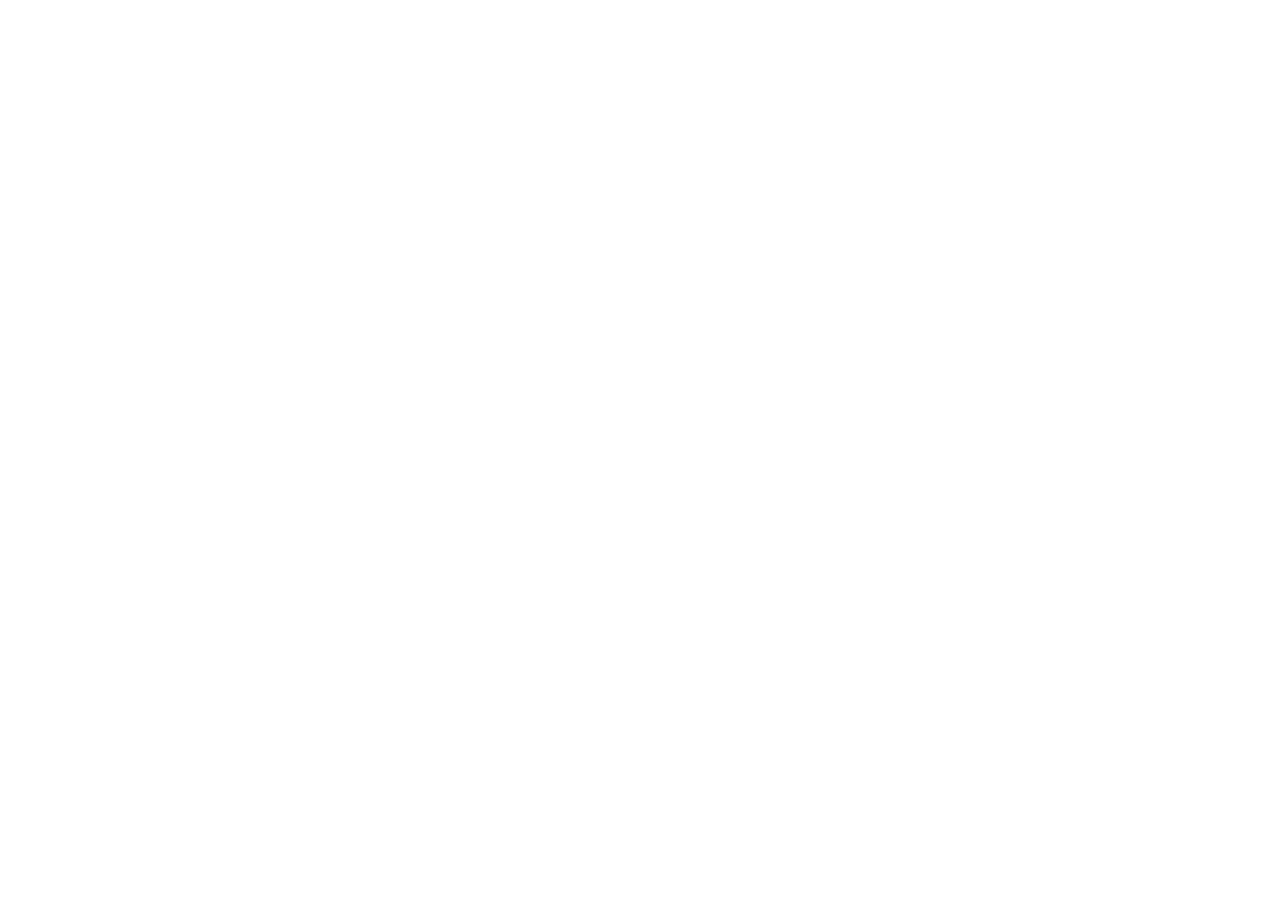
==== commit 7700e383: "Correccion nombre" ====
--- a/cursos.html
+++ b/cursos.html
@@ -3,7 +3,7 @@
 <head>
     <meta charset="UTF-8">
     <meta name="viewport" content="width=device-width, initial-scale=1.0">
-    <title>Cursos y Objetivos | Sabveres</title>
+    <title>Cursos y Objetivos | <Savberes/title>
     <link rel="icon" type="image/png" href="assets/minilogo.png">
     <link rel="stylesheet" href="style.css">
 </head>
@@ -21,7 +21,7 @@
                 <ul class="dropdown-side-menu" id="sideMenu">
                     <li><a href="index.html" title="Inicio"><img src="assets/minilogo.png" alt="Inicio"></a></li>
                     
-                    <li><a href="sobresab.html" title="Sobre Sabveres"><img src="assets/user.png" alt="Sobre Sabveres"></a></li>
+                    <li><a href="sobresab.html" title="Sobre Savberes"><img src="assets/user.png" alt="Sobre Savberes"></a></li>
                     
                     <li><a href="cursos.html" title="Cursos"><img src="assets/book.png" alt="Cursos"></a></li>
                     
@@ -31,7 +31,7 @@
             
             <div class="logo-brand">
                 <a href="index.html">
-                    <img src="assets/logoprin.png" alt="Logo Sabveres" class="nav-logo">
+                    <img src="assets/logoprin.png" alt="Logo Savberes" class="nav-logo">
                 </a>
             </div>
         </nav>
@@ -40,7 +40,7 @@
     <section class="info-section" style="padding-top: 180px;">
         <div class="info-container" style="flex-direction: column; align-items: center; text-align: center;">
             <div class="info-text" style="width: 100%;">
-                <span class="section-tag">Nuestra Oferta de Sabveres</span>
+                <span class="section-tag">Nuestra Oferta de Savberes</span>
                 <h2>Cursos y <strong>Objetivos</strong></h2>
                 <div class="divider-line" style="margin: 0 auto 25px auto;"></div>
                 <p style="max-width: 900px; margin: 0 auto; font-size: 1.2rem;">
@@ -133,7 +133,7 @@
                 </p>
             </div>
             <div class="info-image">
-                <img src="assets/evaluar.jpg" alt="Certificación Sabveres">
+                <img src="assets/evaluar.jpg" alt="Certificación Savberes">
             </div>
         </div>
     </section>
@@ -149,7 +149,7 @@
 
             <div class="info-container" style="gap: 60px;">
                 <div class="info-image" style="flex: 1;">
-                    <img src="assets/img3.jpg" alt="Investigación Sabveres" style="height: 100%;">
+                    <img src="assets/img3.jpg" alt="Investigación Savberes" style="height: 100%;">
                 </div>
                 <div class="info-text" style="flex: 1.5;">
                     <h3 style="font-family: 'MyriadPro-Bold', sans-serif; font-size: 1.5rem; color: #0f3a46; margin-bottom: 10px;">Una Propuesta Construida para Adultos y Profesionales</h3>
@@ -182,7 +182,7 @@
                 <h3 style="font-family: 'MyriadPro-Bold', sans-serif; font-size: 1.5rem; color: #0f3a46; margin-bottom: 10px;">La Filosofía detrás del "Savber"</h3>
                 <p>El diseño mismo de nuestra identidad refleja el constructivismo social y el diálogo de saberes. La alteración ortográfica en nuestro nombre (unir Savia y Saberes cambiando la "B" por la "V") genera una fricción creativa intencional: nos obliga a entender que aquí el saber no es pasivo o estático, sino activo, vivo y transformador.</p>
                 <p>En SAVBERES ponemos al ser humano en el centro absoluto, alejándonos de la "educación bancaria" y apostando por una pedagogía liberadora. Vemos el conocimiento como anillos concéntricos: el saber se piensa y se procesa en el individuo, para luego expandirse y transformar a toda la comunidad.</p>
-                <p><em>En definitiva, nuestra oferta de "Sabveres" es una red global en construcción, donde las herramientas tecnológicas más modernas coexisten con la sabiduría orgánica y tradicional para formar comunidades resilientes y autónomas.</em></p>
+                <p><em>En definitiva, nuestra oferta de "Savberes" es una red global en construcción, donde las herramientas tecnológicas más modernas coexisten con la sabiduría orgánica y tradicional para formar comunidades resilientes y autónomas.</em></p>
                 
                 <a href="teoria.html" class="cta-button" style="margin-top: 20px;">Teoría y Metodología</a>
             </div>
@@ -193,7 +193,7 @@
         <div class="footer-container">
             <div class="footer-brand">
                 <a href="index.html">
-                    <img src="assets/logoprin.png" alt="Logo Sabveres" class="footer-main-logo">
+                    <img src="assets/logoprin.png" alt="Logo Savberes" class="footer-main-logo">
                 </a>
             </div>
             <div class="footer-socials">
@@ -211,7 +211,7 @@
                 <img src="assets/minilogo.png" alt="Subir">
             </button>
             <div class="footer-copyright">
-                <p>&copy; 2026 Sabveres. Todos los derechos reservados.</p>
+                <p>&copy; 2026 Savberes. Todos los derechos reservados.</p>
             </div>
         </div>
     </footer>
--- a/style.css
+++ b/style.css
@@ -475,7 +475,7 @@
     color: #f9f8db;
 }
 
-.sabveres-form {
+.savberes-form {
     display: flex;
     flex-direction: column;
     gap: 20px;
@@ -721,7 +721,7 @@
 }
 
 /* =========================================
-   10. PÁGINA SOBRE SABVERES (FILOSOFÍA)
+   10. PÁGINA SOBRE SAvBERES (FILOSOFÍA)
    ========================================= */
 .philosophy-grid {
     display: flex;
@@ -747,7 +747,6 @@
 
 .philosophy-card:hover {
     transform: translate(-5px, -5px);
-    /* Sombra sólida estilo Sabveres (igual a las imágenes) */
     box-shadow: 15px 15px 0px #407778; 
 }
 
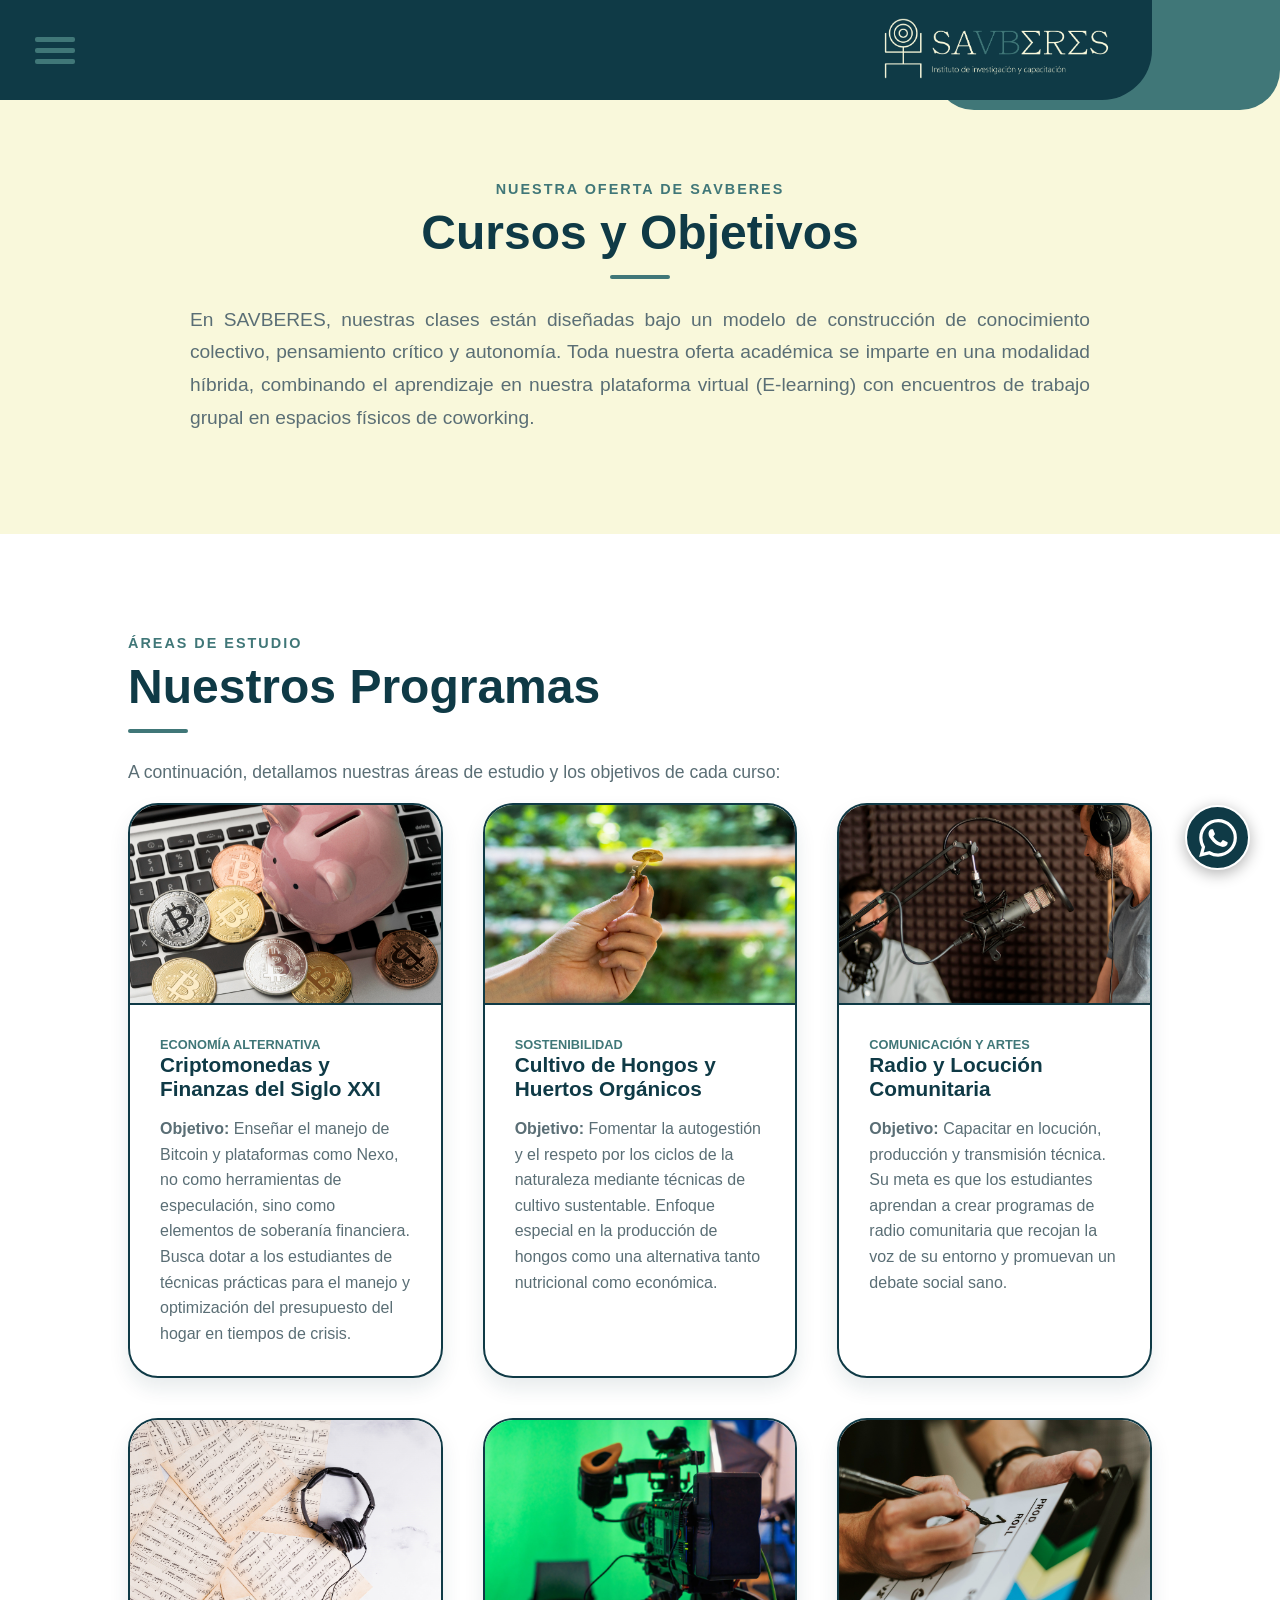
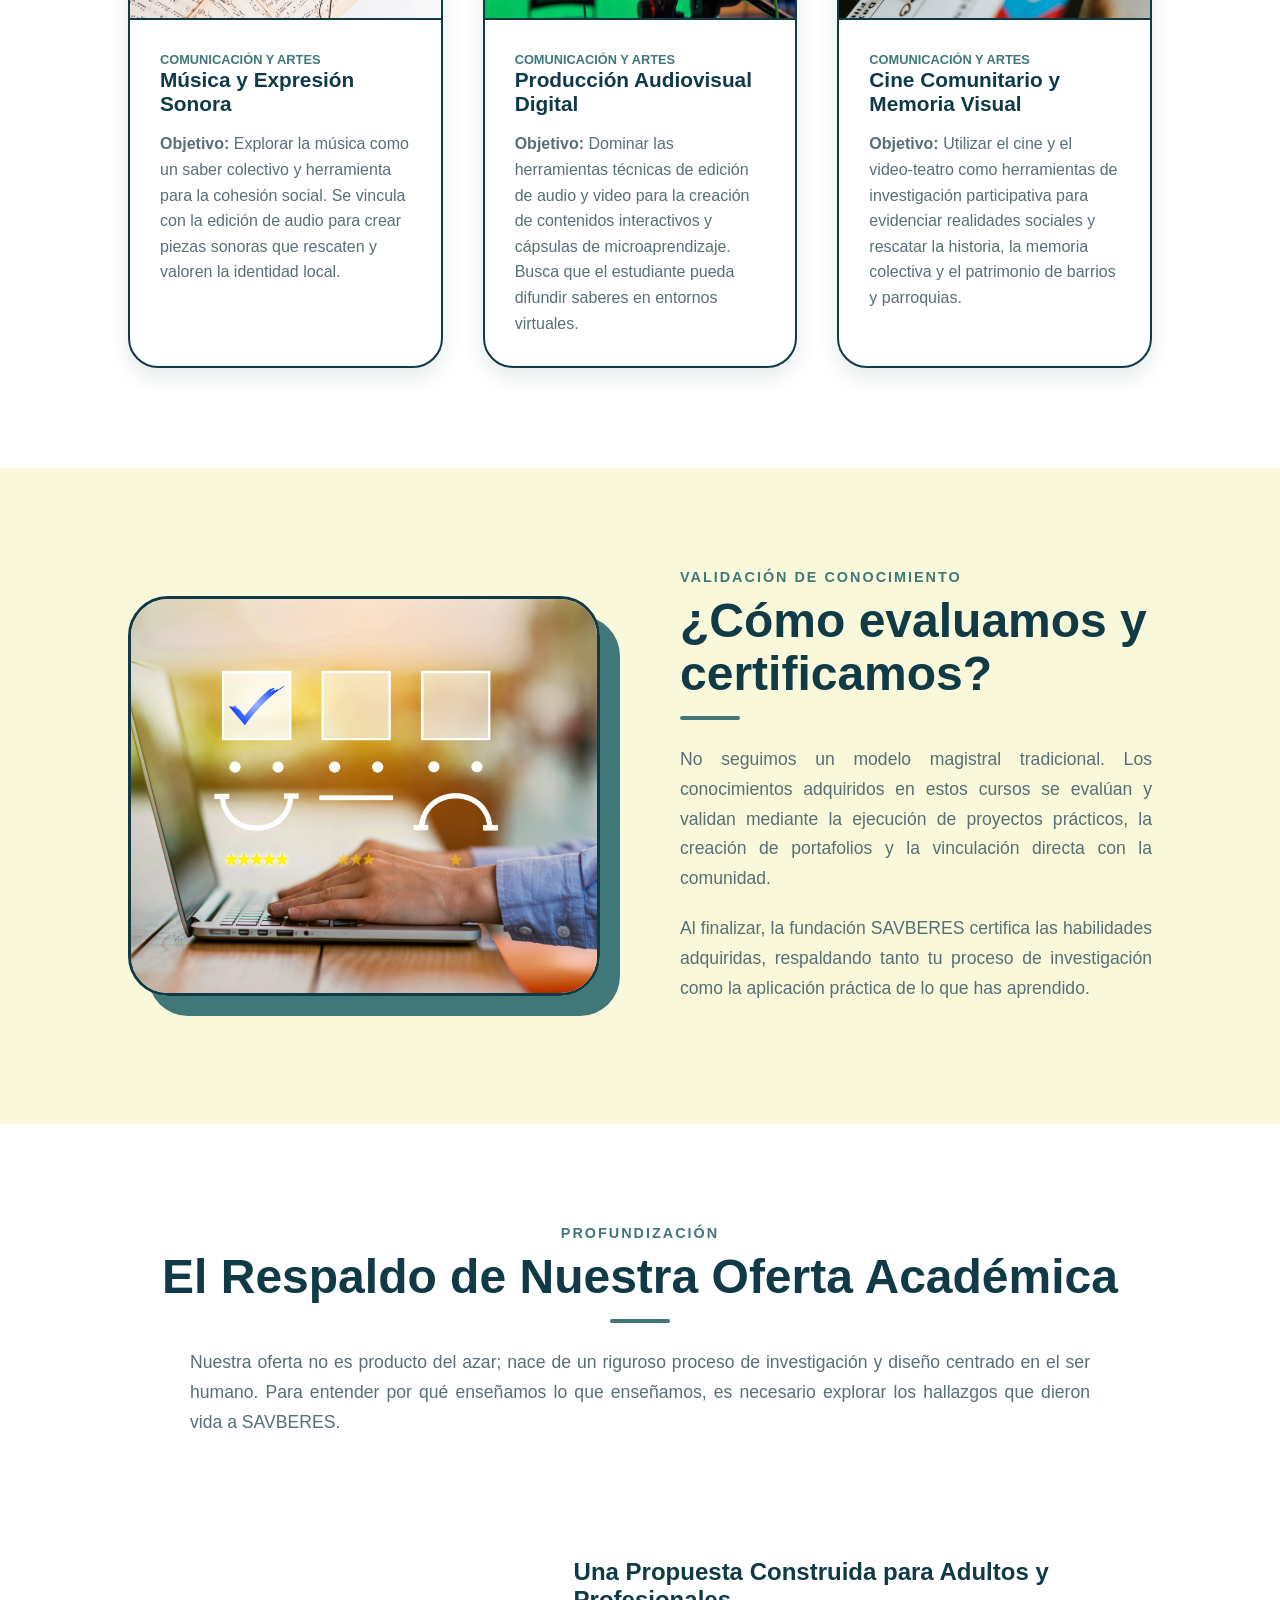
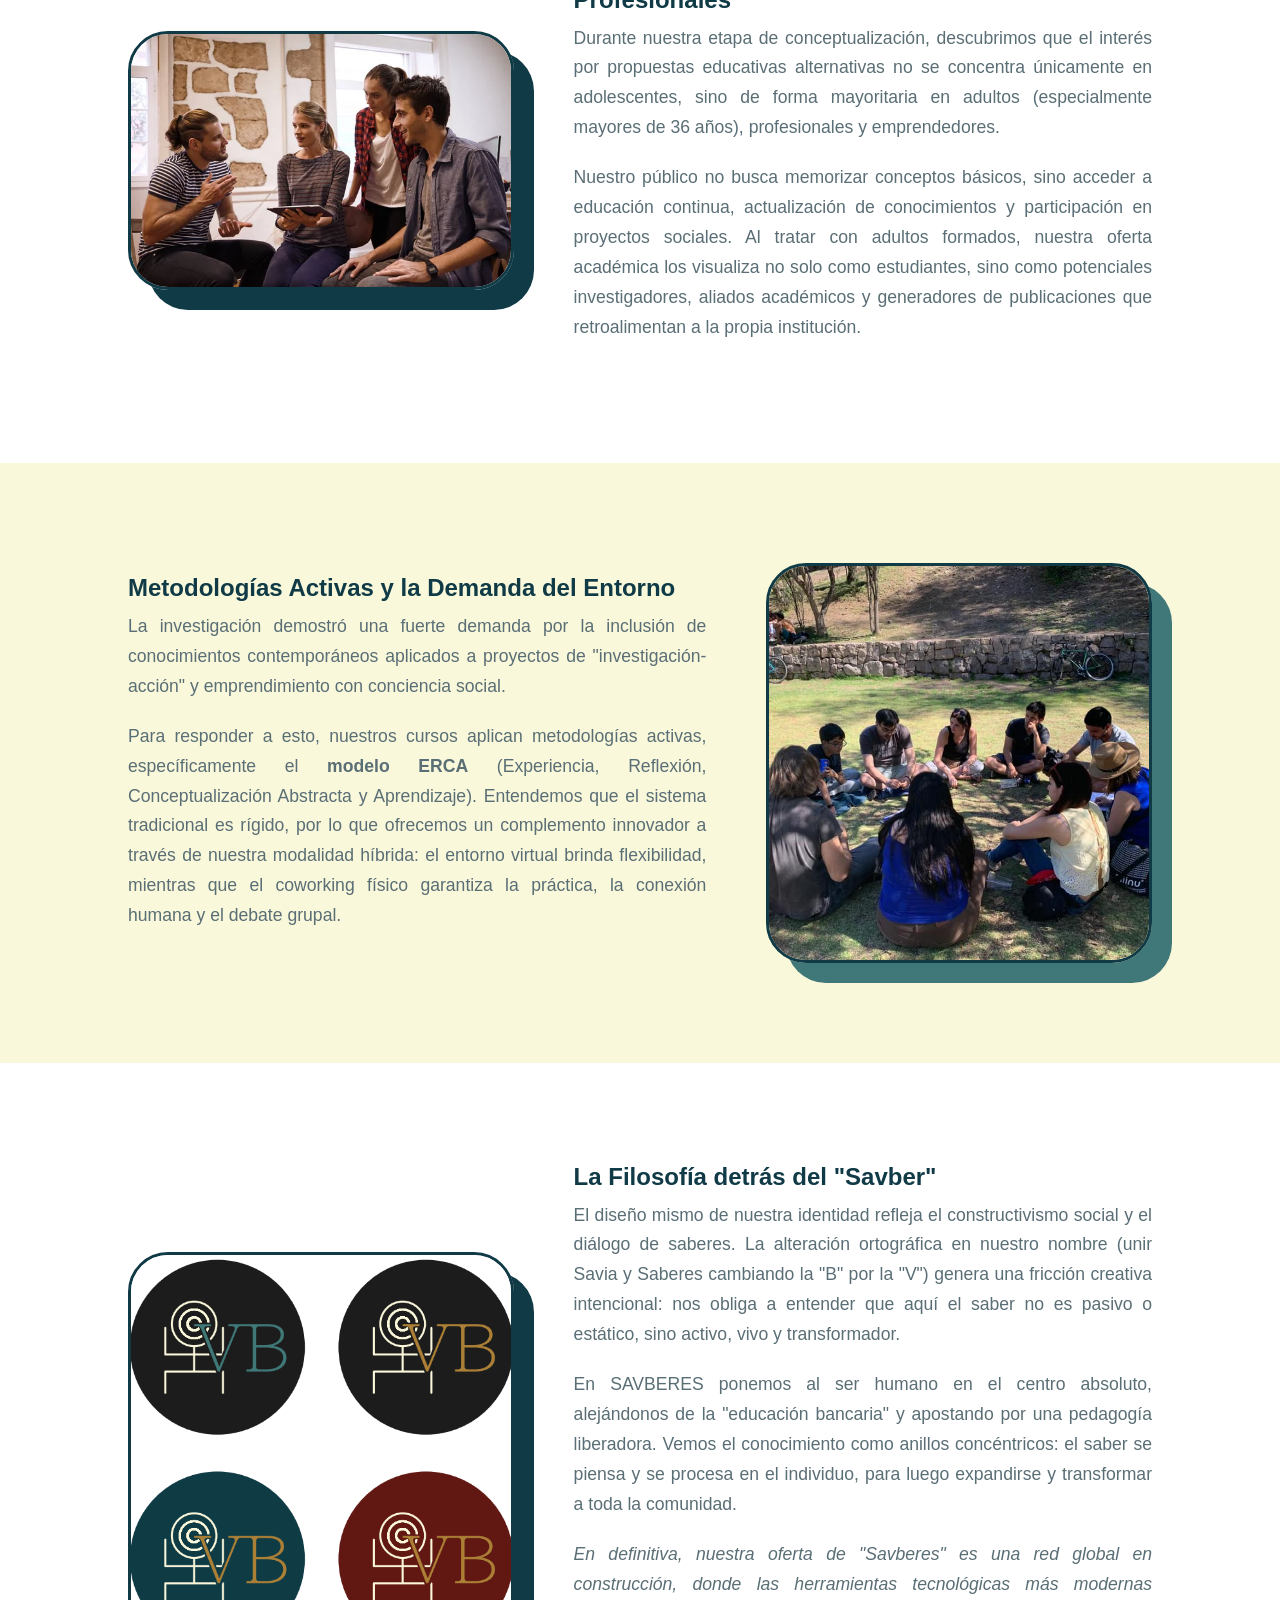
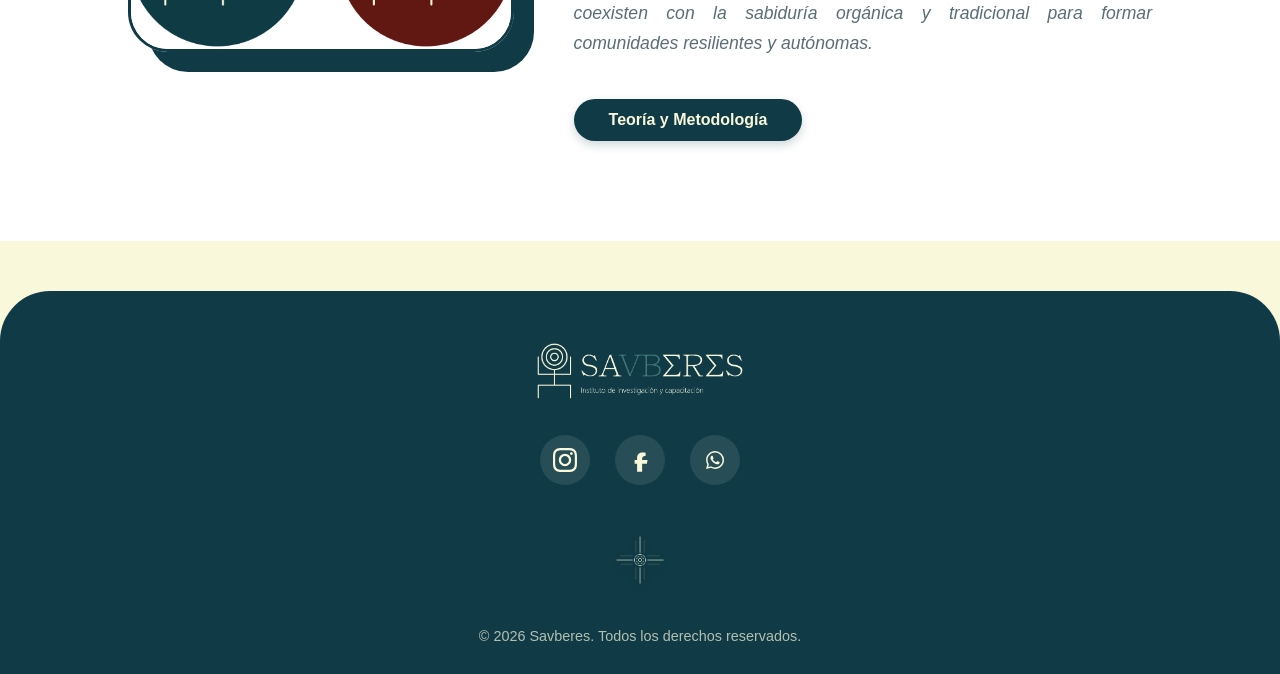
==== commit e24cf8da: "correccion fun" ====
--- a/cursos.html
+++ b/cursos.html
@@ -3,7 +3,7 @@
 <head>
     <meta charset="UTF-8">
     <meta name="viewport" content="width=device-width, initial-scale=1.0">
-    <title>Cursos y Objetivos | <Savberes/title>
+    <title>Cursos y Objetivos | Savberes</title>
     <link rel="icon" type="image/png" href="assets/minilogo.png">
     <link rel="stylesheet" href="style.css">
 </head>
